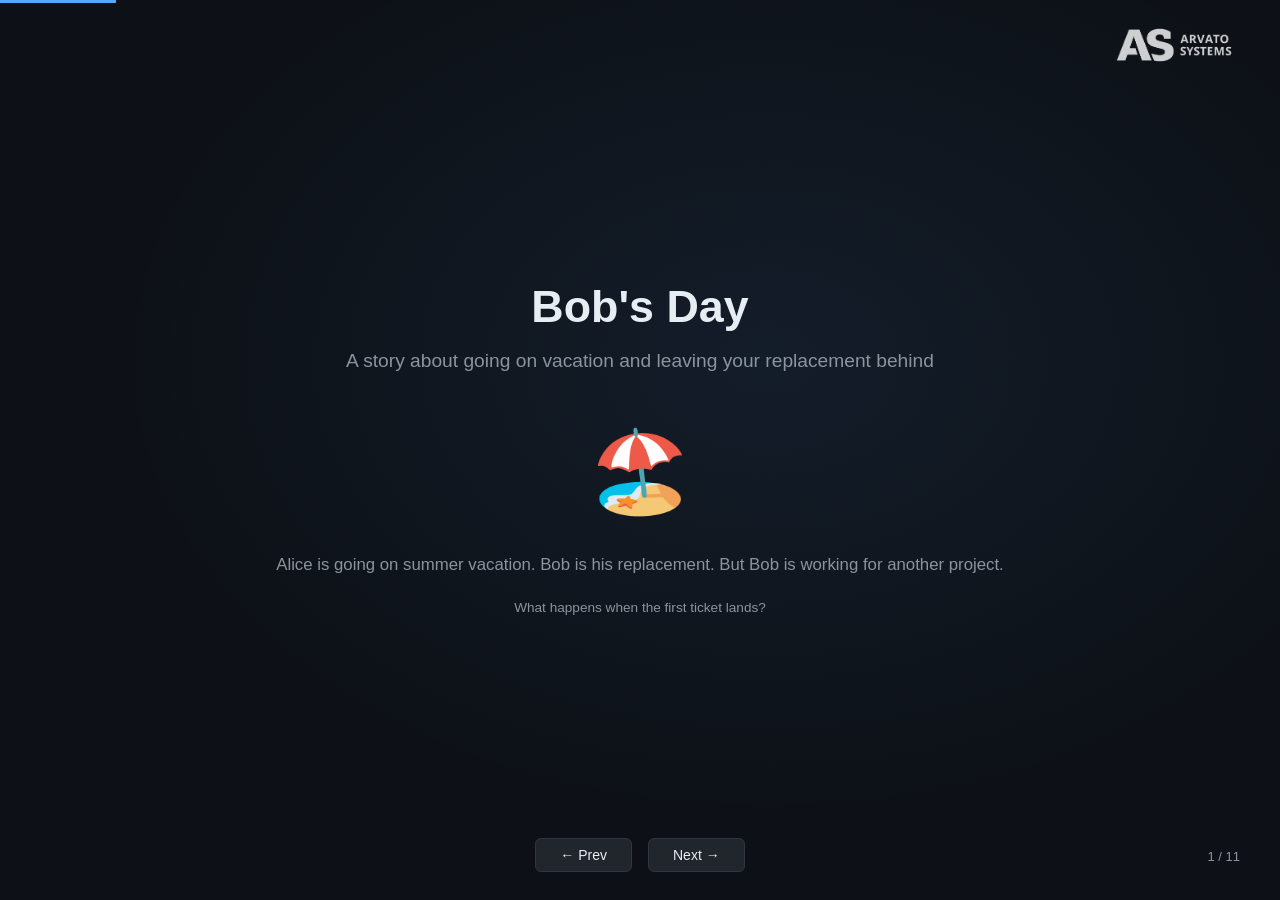
==== bobs-story/index.html @ 6e86b788 "Rename sven-story to bobs-story" ====
<!DOCTYPE html>
<html lang="en">
<head>
  <meta charset="UTF-8" />
  <meta name="viewport" content="width=device-width, initial-scale=1.0" />
  <title>Bobs Tag — Eine Geschichte über ascli</title>
  <style>
    :root {
      --bg: #0d1117;
      --surface: #161b22;
      --surface2: #21262d;
      --border: #30363d;
      --accent: #58a6ff;
      --accent2: #3fb950;
      --accent3: #f78166;
      --accent4: #d2a8ff;
      --text: #e6edf3;
      --muted: #8b949e;
      --yellow: #e3b341;
    }

    * { box-sizing: border-box; margin: 0; padding: 0; }
    body {
      background: var(--bg);
      color: var(--text);
      font-family: -apple-system, BlinkMacSystemFont, "Segoe UI", sans-serif;
      overflow: hidden;
      height: 100vh;
    }

    .deck {
      width: 100%;
      height: 100vh;
      position: relative;
    }

    .slide {
      position: absolute;
      inset: 0;
      display: none;
      flex-direction: column;
      justify-content: center;
      align-items: center;
      padding: 60px 80px;
      animation: fadeIn 0.35s ease;
    }
    .slide.active { display: flex; }

    @keyframes fadeIn {
      from { opacity: 0; transform: translateY(8px); }
      to   { opacity: 1; transform: translateY(0); }
    }

    .nav {
      position: fixed;
      bottom: 28px;
      width: 100%;
      display: flex;
      justify-content: center;
      gap: 16px;
      z-index: 100;
    }

    .nav button {
      background: var(--surface2);
      border: 1px solid var(--border);
      color: var(--text);
      padding: 8px 24px;
      border-radius: 6px;
      cursor: pointer;
      font-size: 14px;
      transition: background 0.15s;
    }
    .nav button:hover { background: var(--border); }

    .deck-logo {
      position: fixed;
      top: 20px;
      right: 40px;
      z-index: 200;
      opacity: 0.8;
      transition: opacity 0.2s;
    }
    .deck-logo:hover {
      opacity: 1;
    }
    .deck-logo img {
      height: 50px;
      width: auto;
    }

    .slide-counter {
      position: fixed;
      bottom: 36px;
      right: 40px;
      font-size: 13px;
      color: var(--muted);
    }

    h1 { font-size: 2.8rem; font-weight: 700; line-height: 1.15; }
    h2 { font-size: 1.9rem; font-weight: 600; margin-bottom: 32px; color: var(--accent); }
    h3 { font-size: 1.2rem; font-weight: 600; margin-bottom: 8px; }
    p  { font-size: 1.05rem; line-height: 1.7; color: var(--muted); }
    .subtitle { font-size: 1.2rem; color: var(--muted); margin-top: 12px; }

    .tag {
      display: inline-block;
      background: rgba(88,166,255,0.15);
      border: 1px solid rgba(88,166,255,0.3);
      color: var(--accent);
      border-radius: 20px;
      padding: 3px 12px;
      font-size: 0.8rem;
      margin: 4px 3px;
    }

    .cols { display: flex; gap: 32px; width: 100%; align-items: flex-start; }
    .col  { flex: 1; }

    .card {
      background: var(--surface);
      border: 1px solid var(--border);
      border-radius: 10px;
      padding: 24px 28px;
      margin-bottom: 16px;
    }
    .card-icon { font-size: 1.5rem; margin-bottom: 8px; }

    .code-block {
      background: #010409;
      border: 1px solid var(--border);
      border-radius: 8px;
      padding: 18px 22px;
      font-family: "SF Mono", "Fira Code", monospace;
      font-size: 0.88rem;
      line-height: 1.7;
      overflow-x: auto;
      white-space: pre;
      max-width: 100%;
    }
    .code-block .prompt { color: var(--accent2); }
    .code-block .cmd    { color: var(--accent); }
    .code-block .arg    { color: var(--yellow); }
    .code-block .out    { color: var(--muted); }
    .code-block .err    { color: var(--accent3); }
    .code-block .ok     { color: var(--accent2); }

    .timeline { width: 100%; }
    .tl-item {
      display: flex;
      gap: 20px;
      margin-bottom: 18px;
    }
    .tl-num {
      width: 36px; height: 36px;
      background: var(--accent);
      color: var(--bg);
      border-radius: 50%;
      display: flex; align-items: center; justify-content: center;
      font-weight: 700; font-size: 0.9rem;
      flex-shrink: 0;
    }
    .tl-body h3 { color: var(--text); font-size: 1rem; }
    .tl-body p  { font-size: 0.88rem; color: var(--muted); margin-top: 2px; }

    .big-quote {
      font-size: 1.7rem;
      font-weight: 300;
      line-height: 1.5;
      color: var(--text);
      text-align: center;
      max-width: 780px;
      border-left: 4px solid var(--accent);
      padding-left: 28px;
      text-align: left;
    }

    .big-quote span { color: var(--accent); font-weight: 600; }

    .progress {
      position: fixed;
      top: 0; left: 0;
      height: 3px;
      background: var(--accent);
      transition: width 0.3s ease;
      z-index: 200;
    }

    #slide-1 { background: radial-gradient(ellipse at 60% 40%, rgba(88,166,255,0.08) 0%, transparent 60%), var(--bg); }

    .compare { width: 100%; border-collapse: collapse; font-size: 0.9rem; }
    .compare th { background: var(--surface2); color: var(--muted); font-weight: 500; padding: 10px 16px; text-align: left; border-bottom: 1px solid var(--border); }
    .compare td { padding: 10px 16px; border-bottom: 1px solid var(--border); }
    .compare td.bad  { color: var(--accent3); }
    .compare td.good { color: var(--accent2); }
    .compare tr:last-child td { border-bottom: none; }
  </style>
</head>
<body>

<div class="progress" id="progress"></div>
<div class="deck">
  <div class="deck-logo">
    <img src="logo-weiss.png" alt="Logo" />
  </div>

  <!-- SLIDE 1: TITLE -->
  <section class="slide active" id="slide-1">
    <div style="text-align:center; max-width: 900px;">
      <h1>Bob's Day</h1>
      <p class="subtitle">A story about going on vacation and leaving your replacement behind</p>
      <div style="margin-top: 48px; font-size: 5rem;">🏖️</div>
      <p style="margin-top: 32px; color: var(--muted);">Alice is going on summer vacation. Bob is his replacement. But Bob is working for another project.</p>
      <p style="margin-top: 16px; font-size: 0.85rem; color: var(--muted);">What happens when the first ticket lands?</p>
    </div>
  </section>

  <!-- SLIDE 2: THE SETUP -->
  <section class="slide" id="slide-2">
    <h2>The Setup</h2>
    <div class="cols">
      <div class="col">
        <div class="card">
          <div class="card-icon">👨‍💻</div>
          <h3>Alice</h3>
          <p>Java expert. Knows the codebase, the frameworks, where everything lives. Off to the Maldives for 2 weeks.</p>
        </div>
      </div>
      <div class="col">
        <div class="card">
          <div class="card-icon">🔧</div>
          <h3>Bob</h3>
          <p>Developer. Currently working on another project, not familiar with the Java monolith and recent changes.</p>
        </div>
      </div>
    </div>
    <p style="text-align: center; margin-top: 28px; color: var(--yellow);">Alice: "Don't worry, nothing will break while I'm gone."</p>
  </section>

  <!-- SLIDE 3: THE PROBLEM -->
  <section class="slide" id="slide-3">
    <h2>9:30 AM: Email from Ops</h2>
    <div style="display: flex; gap: 24px; align-items: center; max-width: 1200px;">
      <div style="flex: 0 0 45%;">
        <div class="card">
          <h3 style="color: var(--accent3);">🚨 Customer Issue: Cart Update Fails</h3>
          <p style="margin-top: 12px;">
            <strong>Subject:</strong> Customer reports cart checkout failure
            <br/>
            <strong>Attached:</strong> Grafana screenshot showing transaction errors spike at 07:00 UTC
            <br/>
            <strong>Urgency:</strong> Need answer by lunchtime
          </p>
        </div>
        <p style="margin-top: 28px; text-align: center; color: var(--accent3);">
          Bob reads the error code: <span style="font-weight: 700;">300300033</span><br/>
          He has no idea what that means.
        </p>
      </div>
      <div style="flex: 0 0 55%; max-height: 70vh;">
        <img src="./ticket.png" style="width: 100%; height: auto; border-radius: 8px; border: 1px solid var(--border);" alt="Grafana transaction errors screenshot"/>
      </div>
    </div>
  </section>

  <!-- SLIDE 4: THE PAINFUL JOURNEY -->
  <section class="slide" id="slide-4">
    <h2>The Painful Journey</h2>
    <div class="timeline" style="display: grid; grid-template-columns: 1fr 1fr; gap: 16px; max-width: 1000px;">
      <div class="tl-item">
        <div class="tl-num">1</div>
        <div class="tl-body">
          <h3>Read Jira ticket</h3>
          <p>10 min. "UpdateCartRequest" error — it's the cart service.</p>
        </div>
      </div>
      <div class="tl-item">
        <div class="tl-num">2</div>
        <div class="tl-body">
          <h3>Search Confluence</h3>
          <p>15 min. 12 pages, none recent. Outdated docs.</p>
        </div>
      </div>
      <div class="tl-item">
        <div class="tl-num">3</div>
        <div class="tl-body">
          <h3>Find the git repo</h3>
          <p>20 min. Is it a28? t9t? aroma2-canda? Tries 3.</p>
        </div>
      </div>
      <div class="tl-item">
        <div class="tl-num">4</div>
        <div class="tl-body">
          <h3>AWS + Kubernetes access</h3>
          <p>15 min. Which AWS profile? Kubeconfig? Old runbook.</p>
        </div>
      </div>
      <div class="tl-item">
        <div class="tl-num">5</div>
        <div class="tl-body">
          <h3>Write Athena SQL query</h3>
          <p>25 min. Syntax? Partitions? Bucket location? Trial & error.</p>
        </div>
      </div>
      <div class="tl-item">
        <div class="tl-num">6</div>
        <div class="tl-body">
          <h3>Parse logs & analyze</h3>
          <p>30 min. OptimisticLockException? NumberRangeEntity? Complex.</p>
        </div>
      </div>
    </div>
    <p style="margin-top: 32px; text-align: center; color: var(--accent3); font-size: 1.1rem; font-weight: 700;">
      Total: 2.5 hours. Lunchtime is over. 😞
    </p>
  </section>

  <!-- SLIDE 5: THE REAL PROBLEM -->
  <section class="slide" id="slide-5">
    <h2>The Real Problem: Knowledge Transfer Gaps</h2>
    <div style="display: flex; gap: 40px; align-items: center; max-width: 1100px;">
      <div style="flex: 1;">
        <div class="card" style="background: rgba(247,129,102,0.08); border-color: rgba(247,129,102,0.3); margin-bottom: 24px;">
          <h3 style="color: var(--accent3); margin-bottom: 16px;">❌ Without Tools or Knowledge</h3>
          <ul style="list-style: none; padding: 0; font-size: 0.95rem; color: var(--text);">
            <li style="margin-bottom: 10px;">📚 Search outdated Confluence docs</li>
            <li style="margin-bottom: 10px;">🔍 Find the right git repo (trial & error)</li>
            <li style="margin-bottom: 10px;">🔐 Figure out AWS profile & kubeconfig</li>
            <li style="margin-bottom: 10px;">💾 Write Athena SQL from scratch</li>
            <li style="margin-bottom: 10px;">⚙️ Debug query syntax & partitions</li>
            <li style="margin-bottom: 10px;">📖 Understand framework code</li>
            <li style="margin-bottom: 10px;">📝 Manually update Jira with findings</li>
          </ul>
        </div>
      </div>
      <div style="flex: 0 0 320px;">
        <div class="card" style="text-align: center;">
          <h3 style="color: var(--accent2); font-size: 1.2rem; margin-bottom: 12px;">Total Time</h3>
          <p style="font-size: 3.2rem; margin: 16px 0; font-weight: 700; color: var(--accent3);">2.5<span style="font-size: 1.8rem; color: var(--accent); margin-left: 8px;">hours</span></p>
          <p style="color: var(--muted); font-size: 0.95rem; border-top: 1px solid var(--border); padding-top: 16px; margin-top: 16px;">
            <strong style="color: var(--accent3);">Root Cause:</strong><br/>
            No shared playbooks.<br/>
            Documentation decay.<br/>
            Tribal knowledge.
          </p>
        </div>
      </div>
    </div>
  </section>
    </div>
  </section>

  <!-- SLIDE 8: COPILOT AGENT SOLUTION -->
  <section class="slide" id="slide-8">
    <div style="width: 100%; height: 100%; display: flex; flex-direction: column; justify-content: center; align-items: center; padding: 0;">
      <div style="width: 100%; height: 100%; display: flex; flex-direction: column;">
        <h2 style="text-align: center; margin: 20px 0 0 0; flex-shrink: 0;">With Copilot Agents & ascli</h2>
        <iframe 
          id="chat-animation-frame" 
          src="./real/vscode-chat-animation.html" 
          style="flex: 1; border: none; border-top: 1px solid var(--border); margin-top: 20px; width: 100%;"
          allow="autoplay">
        </iframe>
      </div>
    </div>
    <script>
      // Auto-restart animation when slide becomes active
      const slide8 = document.getElementById('slide-8');
      const observer = new MutationObserver(() => {
        if (slide8.classList.contains('active')) {
          const iframe = document.getElementById('chat-animation-frame');
          if (iframe && iframe.contentWindow) {
            iframe.contentWindow.postMessage('restart-animation', '*');
          }
        }
      });
      observer.observe(slide8, { attributes: true, attributeFilter: ['class'] });
    </script>
  </section>

  <!-- SLIDE 9: INCIDENT ANALYSIS ARTIFACTS -->
  <!-- SLIDE 9: JIRA TICKET UPDATE -->
  <section class="slide" id="slide-9">
    <h2>Jira Ticket Updated Automatically</h2>
    <div style="display: flex; gap: 24px; align-items: flex-start; max-width: 1400px;">
      <div style="flex: 0 0 45%; max-height: 80vh; overflow-y: auto;">
        <img src="./resolve-comment.png" style="width: 100%; height: auto; border-radius: 8px; border: 1px solid var(--border);" alt="Jira ticket comment screenshot"/>
      </div>
      <div style="flex: 0 0 55%;">
        <div class="code-block" style="font-size: 0.75rem;">
<span class="out">CA-1574 Status: In Arbeit (In Progress)</span>

<span class="out">Comment Added:</span>
<span class="hi">## Investigation Complete - Root Cause Identified</span>

<span class="ok">✓ Root Cause:</span> Database optimistic lock contention
<span class="ok">✓ Impact:</span> 178 hard failures out of 39,856 requests
<span class="ok">✓ Severity:</span> P1 — Production customer-facing blocker

<span class="out">Immediate Recommendations:</span>
<span class="ok">1.</span> Increase NumberRangeEntity sequence pre-allocation
<span class="ok">2.</span> Implement 3–5 retry logic with exponential backoff
<span class="ok">3.</span> Scale database connection pool size by 20–30%
<span class="ok">4.</span> Monitor for recurrence

<span class="out">Full Analysis & Customer Response ready in work-orga/CA-1574/</span>
        </div>
      </div>
    </div>
  </section>

  <!-- SLIDE 9: THE TIMELINE -->
  <section class="slide" id="slide-9">
    <h2>Bob's Day with ascli</h2>
    <div style="max-width: 700px; margin: 0 auto;">
      <div style="display: flex; gap: 16px; margin-bottom: 20px;">
        <div style="font-weight: 700; min-width: 100px; color: var(--accent2);">9:30 AM</div>
        <div>Receive ticket → read screenshot</div>
      </div>
      <div style="display: flex; gap: 16px; margin-bottom: 20px;">
        <div style="font-weight: 700; min-width: 100px; color: var(--accent2);">9:40 AM</div>
        <div><code>ascli cunda-logs query ...</code> → get results in 2 minutes</div>
      </div>
      <div style="display: flex; gap: 16px; margin-bottom: 20px;">
        <div style="font-weight: 700; min-width: 100px; color: var(--accent2);">9:45 AM</div>
        <div>Analyze logs → identify OptimisticLockException</div>
      </div>
      <div style="display: flex; gap: 16px; margin-bottom: 20px;">
        <div style="font-weight: 700; min-width: 100px; color: var(--accent2);">9:55 AM</div>
        <div>Understand the fix → update ticket with findings</div>
      </div>
      <div style="display: flex; gap: 16px; margin-bottom: 20px;">
        <div style="font-weight: 700; min-width: 100px; color: var(--accent2);">10:00 AM</div>
        <div><span style="color: var(--accent2); font-weight: 600;">✓ Done. Back to your own work.</span></div>
      </div>
    </div>
  </section>

  <!-- SLIDE 10: THE MORAL -->
  <section class="slide" id="slide-10">
    <h2>The Moral of the Story</h2>
    <div class="big-quote">
      "Alice was right. Nothing broke.<br/><span>But if it had, Bob could have handled it.</span>"
    </div>
    <p style="margin-top: 48px; text-align: center; color: var(--accent2); font-weight: 600;">
      ascli is the knowledge transfer that doesn't require a wiki update or a 2-hour onboarding call.
    </p>
  </section>

  <!-- SLIDE 11: LEVEL UP WITH PI -->
  <section class="slide" id="slide-11">
    <h2>Level Up: Combine with Pi</h2>
    <div style="max-width: 900px; display: flex; flex-direction: column; gap: 40px;">
      <div class="card" style="background: rgba(88,166,255,0.08); border-color: rgba(88,166,255,0.3);">
        <p style="font-size: 1.1rem; line-height: 1.8; color: var(--text);">
          <span style="color: var(--accent); font-weight: 700;">Point Pi at your <code style="background: rgba(0,0,0,0.3); padding: 4px 8px; border-radius: 3px;">skills/</code> folder</span> 
          → Create a <strong>JACS Team Package</strong>
        </p>
      </div>

      <div style="display: flex; gap: 20px; justify-content: space-between;">
        <div style="flex: 1; text-align: center;">
          <div style="font-size: 3rem; margin-bottom: 12px;">🔧</div>
          <h3 style="color: var(--accent2); margin-bottom: 8px;">Rock-solid CLI</h3>
          <p style="color: var(--muted); font-size: 0.95rem;">ascli foundation</p>
        </div>
        <div style="flex: 0 0 60px; display: flex; align-items: center; justify-content: center;">
          <div style="font-size: 2.4rem; color: var(--accent);">+</div>
        </div>
        <div style="flex: 1; text-align: center;">
          <div style="font-size: 3rem; margin-bottom: 12px;">🧠</div>
          <h3 style="color: var(--accent);">Super-intelligent AI</h3>
          <p style="color: var(--muted); font-size: 0.95rem;">Always prefers ascli</p>
        </div>
      </div>

      <div style="text-align: center; padding: 20px; background: rgba(63,185,80,0.1); border: 1px solid rgba(63,185,80,0.3); border-radius: 6px;">
        <p style="font-size: 1.15rem; color: var(--text); font-weight: 600; margin: 0;">
          <span style="color: var(--accent2);">CLI foundation</span> + <span style="color: var(--accent);">Pi intelligence</span> = 
          <span style="color: var(--accent3);">Unbeatable combo</span>
        </p>
      </div>
    </div>
  </section>
      </div>
    </div>
  </section>

  <!-- SLIDE 14: CLOSING -->
  <section class="slide" id="slide-14">
    <div style="text-align: center;">
      <h2 style="margin-bottom: 36px;">Questions?</h2>
      <p style="font-size: 1.1rem; margin-bottom: 28px;">Get started:</p>
      <div class="code-block" style="display: inline-block;">
<span class="prompt">$</span> <span class="cmd">ascli</span> <span class="arg">--help</span>
      </div>
      <p style="margin-top: 32px; color: var(--muted);">github.com/arvato-systems-jacs/jacs-dotfiles</p>
    </div>
  </section>

</div>

<div class="nav">
  <button onclick="prev()">← Prev</button>
  <span class="slide-counter"><span id="current">1</span> / <span id="total">14</span></span>
  <button onclick="next()">Next →</button>
</div>

<script>
const slides = document.querySelectorAll('.slide');
const totalSlides = slides.length;
document.getElementById('total').textContent = totalSlides;
let current = 0;

function updateProgress() {
  const percent = ((current + 1) / totalSlides) * 100;
  document.getElementById('progress').style.width = percent + '%';
  document.getElementById('current').textContent = current + 1;
}

function next() {
  if (current < totalSlides - 1) {
    slides[current].classList.remove('active');
    current++;
    slides[current].classList.add('active');
    updateProgress();
  }
}

function prev() {
  if (current > 0) {
    slides[current].classList.remove('active');
    current--;
    slides[current].classList.add('active');
    updateProgress();
  }
}

document.addEventListener('keydown', (e) => {
  if (e.key === 'ArrowRight') next();
  if (e.key === 'ArrowLeft') prev();
  if (e.key === 'f' || e.key === 'F') toggleFullscreen();
});

function toggleFullscreen() {
  if (!document.fullscreenElement) {
    document.documentElement.requestFullscreen().catch(err => {
      console.log(`Error attempting to enable fullscreen: ${err.message}`);
    });
  } else {
    document.exitFullscreen();
  }
}

updateProgress();
</script>

</body>
</html>
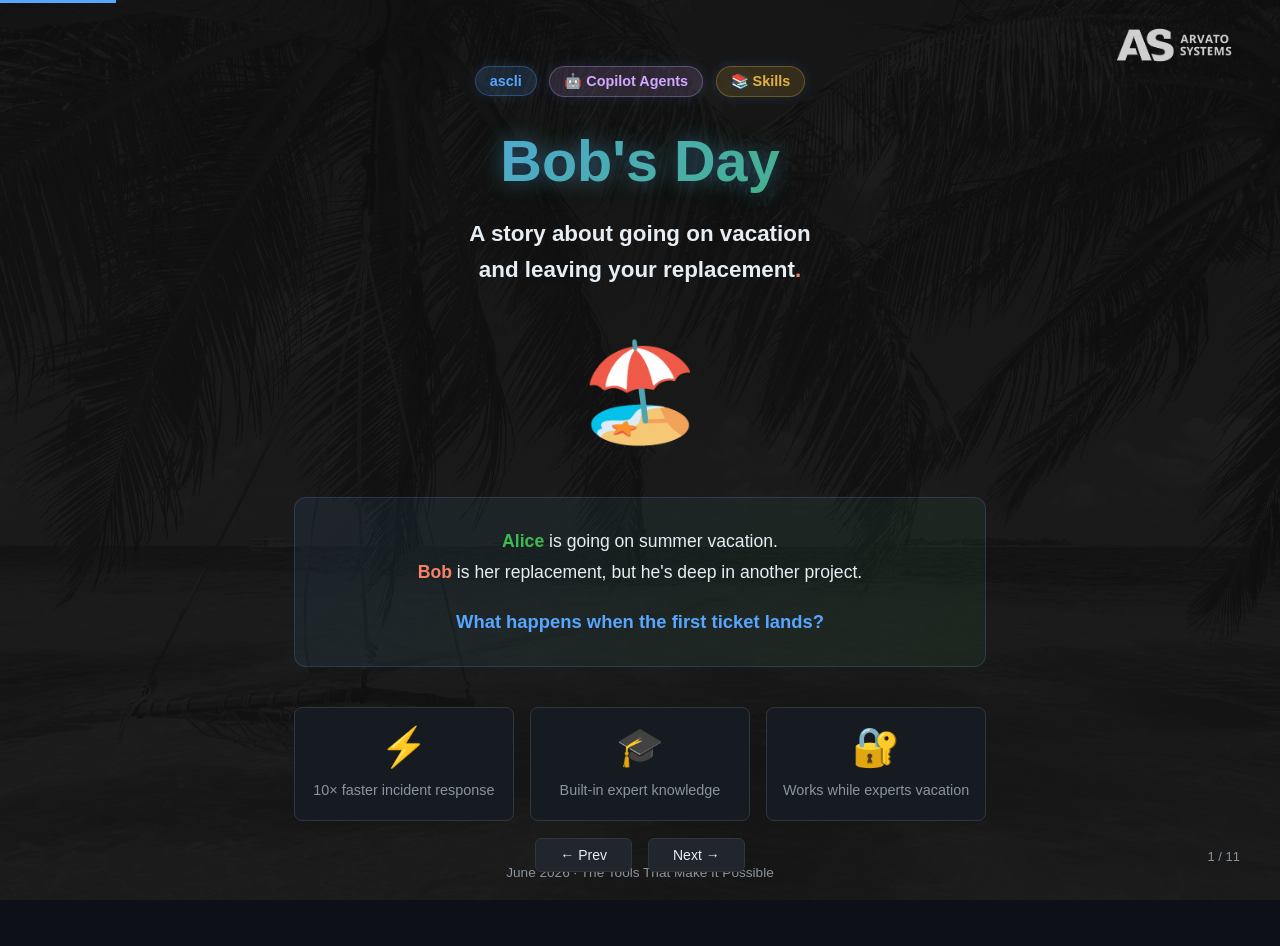
==== commit 1b1d29c3: "Enhance presentation: bolder typography, glow effects, darker background - Increased all heading siz" ====
--- a/bobs-story/index.html
+++ b/bobs-story/index.html
@@ -1,3 +1,4 @@
+<!-- Deployed 2026-06-22 13:50 UTC -->
 <!DOCTYPE html>
 <html lang="en">
 <head>
@@ -45,6 +46,21 @@
       animation: fadeIn 0.35s ease;
     }
     .slide.active { display: flex; }
+    
+    .slide::before {
+      content: '';
+      position: absolute;
+      inset: 0;
+      background-image: 
+        linear-gradient(135deg, rgba(13, 17, 23, 0.92) 0%, rgba(13, 17, 23, 0.92) 100%),
+        url('./background.webp');
+      background-size: cover;
+      background-position: center;
+      background-attachment: fixed;
+      filter: grayscale(100%) brightness(0.85);
+      z-index: 0;
+      pointer-events: none;
+    }
 
     @keyframes fadeIn {
       from { opacity: 0; transform: translateY(8px); }
@@ -97,21 +113,59 @@
       color: var(--muted);
     }
 
-    h1 { font-size: 2.8rem; font-weight: 700; line-height: 1.15; }
-    h2 { font-size: 1.9rem; font-weight: 600; margin-bottom: 32px; color: var(--accent); }
-    h3 { font-size: 1.2rem; font-weight: 600; margin-bottom: 8px; }
-    p  { font-size: 1.05rem; line-height: 1.7; color: var(--muted); }
-    .subtitle { font-size: 1.2rem; color: var(--muted); margin-top: 12px; }
+    .slide > * {
+      position: relative;
+      z-index: 10;
+    }
+
+    h1 { 
+      font-size: 3.6rem; 
+      font-weight: 800; 
+      line-height: 1.15;
+      text-shadow: 0 0 20px rgba(88, 166, 255, 0.4), 0 0 40px rgba(63, 185, 80, 0.2);
+    }
+    h2 { 
+      font-size: 2.4rem; 
+      font-weight: 700; 
+      margin-bottom: 32px; 
+      color: var(--accent);
+      text-shadow: 0 0 15px rgba(88, 166, 255, 0.3);
+    }
+    h3 { 
+      font-size: 1.4rem; 
+      font-weight: 700; 
+      margin-bottom: 8px;
+      color: var(--text);
+    }
+    p  { 
+      font-size: 1.15rem; 
+      line-height: 1.8; 
+      color: var(--text);
+      font-weight: 500;
+    }
+    .subtitle { 
+      font-size: 1.35rem; 
+      color: var(--text);
+      margin-top: 12px;
+      font-weight: 600;
+    }
 
     .tag {
       display: inline-block;
       background: rgba(88,166,255,0.15);
-      border: 1px solid rgba(88,166,255,0.3);
+      border: 1.5px solid rgba(88,166,255,0.4);
       color: var(--accent);
       border-radius: 20px;
-      padding: 3px 12px;
-      font-size: 0.8rem;
-      margin: 4px 3px;
+      padding: 6px 14px;
+      font-size: 0.9rem;
+      margin: 6px 4px;
+      font-weight: 600;
+      box-shadow: 0 0 12px rgba(88, 166, 255, 0.15);
+      transition: all 0.3s ease;
+    }
+    .tag:hover {
+      box-shadow: 0 0 20px rgba(88, 166, 255, 0.3);
+      border-color: rgba(88,166,255,0.6);
     }
 
     .cols { display: flex; gap: 32px; width: 100%; align-items: flex-start; }
@@ -119,24 +173,37 @@
 
     .card {
       background: var(--surface);
-      border: 1px solid var(--border);
+      border: 1.5px solid var(--border);
       border-radius: 10px;
       padding: 24px 28px;
       margin-bottom: 16px;
-    }
-    .card-icon { font-size: 1.5rem; margin-bottom: 8px; }
+      box-shadow: 0 0 15px rgba(88, 166, 255, 0.1);
+      transition: all 0.3s ease;
+    }
+    .card:hover {
+      box-shadow: 0 0 25px rgba(88, 166, 255, 0.2);
+      border-color: rgba(88, 166, 255, 0.3);
+    }
+    .card-icon { 
+      font-size: 2rem; 
+      margin-bottom: 12px;
+      display: inline-block;
+      filter: drop-shadow(0 0 8px rgba(88, 166, 255, 0.2));
+    }
 
     .code-block {
       background: #010409;
-      border: 1px solid var(--border);
+      border: 1.5px solid var(--border);
       border-radius: 8px;
       padding: 18px 22px;
       font-family: "SF Mono", "Fira Code", monospace;
-      font-size: 0.88rem;
-      line-height: 1.7;
+      font-size: 0.95rem;
+      font-weight: 500;
+      line-height: 1.8;
       overflow-x: auto;
       white-space: pre;
       max-width: 100%;
+      box-shadow: 0 0 15px rgba(88, 166, 255, 0.08);
     }
     .code-block .prompt { color: var(--accent2); }
     .code-block .cmd    { color: var(--accent); }
@@ -152,30 +219,45 @@
       margin-bottom: 18px;
     }
     .tl-num {
-      width: 36px; height: 36px;
+      width: 42px; height: 42px;
       background: var(--accent);
       color: var(--bg);
       border-radius: 50%;
       display: flex; align-items: center; justify-content: center;
-      font-weight: 700; font-size: 0.9rem;
+      font-weight: 800; font-size: 1.1rem;
       flex-shrink: 0;
-    }
-    .tl-body h3 { color: var(--text); font-size: 1rem; }
-    .tl-body p  { font-size: 0.88rem; color: var(--muted); margin-top: 2px; }
+      box-shadow: 0 0 15px rgba(88, 166, 255, 0.3);
+    }
+    .tl-body h3 { 
+      color: var(--text); 
+      font-size: 1.2rem;
+      font-weight: 700;
+    }
+    .tl-body p  { 
+      font-size: 1rem; 
+      color: var(--text); 
+      margin-top: 4px;
+      font-weight: 500;
+    }
 
     .big-quote {
-      font-size: 1.7rem;
-      font-weight: 300;
-      line-height: 1.5;
+      font-size: 2rem;
+      font-weight: 600;
+      line-height: 1.6;
       color: var(--text);
       text-align: center;
       max-width: 780px;
-      border-left: 4px solid var(--accent);
-      padding-left: 28px;
+      border-left: 5px solid var(--accent);
+      padding-left: 32px;
       text-align: left;
-    }
-
-    .big-quote span { color: var(--accent); font-weight: 600; }
+      text-shadow: 0 0 20px rgba(88, 166, 255, 0.15);
+    }
+
+    .big-quote span { 
+      color: var(--accent); 
+      font-weight: 700;
+      text-shadow: 0 0 15px rgba(88, 166, 255, 0.25);
+    }
 
     .progress {
       position: fixed;
@@ -186,7 +268,7 @@
       z-index: 200;
     }
 
-    #slide-1 { background: radial-gradient(ellipse at 60% 40%, rgba(88,166,255,0.08) 0%, transparent 60%), var(--bg); }
+    #slide-1 { position: relative; }
 
     .compare { width: 100%; border-collapse: collapse; font-size: 0.9rem; }
     .compare th { background: var(--surface2); color: var(--muted); font-weight: 500; padding: 10px 16px; text-align: left; border-bottom: 1px solid var(--border); }
@@ -206,13 +288,57 @@
 
   <!-- SLIDE 1: TITLE -->
   <section class="slide active" id="slide-1">
-    <div style="text-align:center; max-width: 900px;">
-      <h1>Bob's Day</h1>
-      <p class="subtitle">A story about going on vacation and leaving your replacement behind</p>
-      <div style="margin-top: 48px; font-size: 5rem;">🏖️</div>
-      <p style="margin-top: 32px; color: var(--muted);">Alice is going on summer vacation. Bob is his replacement. But Bob is working for another project.</p>
-      <p style="margin-top: 16px; font-size: 0.85rem; color: var(--muted);">What happens when the first ticket lands?</p>
-    </div>
+    <div style="text-align:center; max-width: 1000px; position: relative; z-index: 10;">
+      <div style="margin-bottom: 24px;">
+        <span class="tag" style="background: rgba(88,166,255,0.15); border-color: rgba(88,166,255,0.3); color: var(--accent);">ascli</span>
+        <span class="tag" style="background: rgba(210,168,255,0.15); border-color: rgba(210,168,255,0.3); color: var(--accent4);">🤖 Copilot Agents</span>
+        <span class="tag" style="background: rgba(227,179,65,0.15); border-color: rgba(227,179,65,0.3); color: var(--yellow);">📚 Skills</span>
+      </div>
+
+      <h1 style="font-size: 3.6rem; font-weight: 800; line-height: 1.2; margin-bottom: 20px; background: linear-gradient(135deg, var(--accent) 0%, var(--accent2) 100%); -webkit-background-clip: text; -webkit-text-fill-color: transparent; background-clip: text;">
+        Bob's Day
+      </h1>
+
+      <p style="font-size: 1.4rem; color: var(--text); font-weight: 600; margin-bottom: 16px; line-height: 1.6;">
+        A story about going on vacation<br/>and leaving your replacement<span style="color: var(--accent3);">.</span>
+      </p>
+
+      <div style="margin: 48px 0; font-size: 6rem; animation: float 3s ease-in-out infinite;">🏖️</div>
+
+      <div style="background: linear-gradient(135deg, rgba(88,166,255,0.08), rgba(63,185,80,0.08)); border: 1px solid rgba(88,166,255,0.2); border-radius: 12px; padding: 28px 32px; margin-bottom: 32px;">
+        <p style="font-size: 1.1rem; color: var(--text); line-height: 1.8; margin-bottom: 16px;">
+          <strong style="color: var(--accent2);">Alice</strong> is going on summer vacation.<br/>
+          <strong style="color: var(--accent3);">Bob</strong> is her replacement, but he's deep in another project.
+        </p>
+        <p style="font-size: 1.15rem; color: var(--accent); font-weight: 700; margin: 0;">
+          What happens when the first ticket lands?
+        </p>
+      </div>
+
+      <div style="display: grid; grid-template-columns: 1fr 1fr 1fr; gap: 16px; margin-top: 40px;">
+        <div style="background: var(--surface); border: 1px solid var(--border); border-radius: 8px; padding: 16px; text-align: center;">
+          <div style="font-size: 2.4rem; margin-bottom: 8px;">⚡</div>
+          <p style="font-size: 0.9rem; color: var(--muted); font-weight: 500;">10× faster incident response</p>
+        </div>
+        <div style="background: var(--surface); border: 1px solid var(--border); border-radius: 8px; padding: 16px; text-align: center;">
+          <div style="font-size: 2.4rem; margin-bottom: 8px;">🎓</div>
+          <p style="font-size: 0.9rem; color: var(--muted); font-weight: 500;">Built-in expert knowledge</p>
+        </div>
+        <div style="background: var(--surface); border: 1px solid var(--border); border-radius: 8px; padding: 16px; text-align: center;">
+          <div style="font-size: 2.4rem; margin-bottom: 8px;">🔐</div>
+          <p style="font-size: 0.9rem; color: var(--muted); font-weight: 500;">Works while experts vacation</p>
+        </div>
+      </div>
+
+      <p style="margin-top: 40px; font-size: 0.85rem; color: var(--muted);">June 2026 · The Tools That Make It Possible</p>
+    </div>
+
+    <style>
+      @keyframes float {
+        0%, 100% { transform: translateY(0px); }
+        50% { transform: translateY(-20px); }
+      }
+    </style>
   </section>
 
   <!-- SLIDE 2: THE SETUP -->
@@ -220,21 +346,22 @@
     <h2>The Setup</h2>
     <div class="cols">
       <div class="col">
-        <div class="card">
+        <div class="card" style="background: rgba(88,166,255,0.08); border-color: rgba(88,166,255,0.3);">
           <div class="card-icon">👨‍💻</div>
-          <h3>Alice</h3>
-          <p>Java expert. Knows the codebase, the frameworks, where everything lives. Off to the Maldives for 2 weeks.</p>
+          <h3 style="color: var(--accent);">Alice</h3>
+          <p><strong style="color: var(--text);">Java expert.</strong> Knows every line of code, every framework detail, where everything lives. <span style="color: var(--accent); font-weight: 600;">Off to the Maldives for 2 weeks</span> starting tomorrow.</p>
         </div>
       </div>
       <div class="col">
-        <div class="card">
+        <div class="card" style="background: rgba(247,129,102,0.08); border-color: rgba(247,129,102,0.3);">
           <div class="card-icon">🔧</div>
-          <h3>Bob</h3>
-          <p>Developer. Currently working on another project, not familiar with the Java monolith and recent changes.</p>
-        </div>
-      </div>
-    </div>
-    <p style="text-align: center; margin-top: 28px; color: var(--yellow);">Alice: "Don't worry, nothing will break while I'm gone."</p>
+          <h3 style="color: var(--accent3);">Bob</h3>
+          <p><strong style="color: var(--text);">Developer.</strong> Smart, motivated, currently deep in another project. <span style="color: var(--accent3); font-weight: 600;">First time here.</span> Doesn't know the codebase, the frameworks, the gotchas.</p>
+        </div>
+      </div>
+    </div>
+    <p style="text-align: center; margin-top: 40px; font-size: 1.15rem; color: var(--yellow); font-weight: 600; line-height: 1.6;">Alice: <span style="color: var(--text); font-style: italic;">"Don't worry, nothing will break while I'm gone."</span></p>
+    <p style="text-align: center; margin-top: 12px; color: var(--accent3); font-weight: 700; font-size: 1rem;">⏰ 24 hours until she leaves...</p>
   </section>
 
   <!-- SLIDE 3: THE PROBLEM -->
@@ -488,13 +615,40 @@
 
   <!-- SLIDE 14: CLOSING -->
   <section class="slide" id="slide-14">
-    <div style="text-align: center;">
-      <h2 style="margin-bottom: 36px;">Questions?</h2>
-      <p style="font-size: 1.1rem; margin-bottom: 28px;">Get started:</p>
-      <div class="code-block" style="display: inline-block;">
-<span class="prompt">$</span> <span class="cmd">ascli</span> <span class="arg">--help</span>
-      </div>
-      <p style="margin-top: 32px; color: var(--muted);">github.com/arvato-systems-jacs/jacs-dotfiles</p>
+    <div style="text-align: center; max-width: 1000px;">
+      <h2 style="margin-bottom: 12px; font-size: 3.2rem; color: var(--accent3);">Don't Be Bob Without The Tools</h2>
+      <p style="font-size: 1.25rem; color: var(--yellow); font-weight: 600; margin-bottom: 48px; text-transform: uppercase; letter-spacing: 1px;">Join the 10× Operator Era</p>
+      
+      <div style="background: linear-gradient(135deg, rgba(88,166,255,0.1), rgba(63,185,80,0.1)); border: 2px solid var(--accent); border-radius: 12px; padding: 36px 40px; margin-bottom: 32px;">
+        <h3 style="color: var(--accent); margin-bottom: 20px; font-size: 1.3rem;">🚀 Start in 3 Minutes</h3>
+        <div class="code-block" style="font-size: 0.9rem; margin-bottom: 20px;">
+<span class="prompt">$</span> <span class="cmd">git clone</span> <span class="arg">git@github.com:arvato-systems-jacs/dotfiles.git</span> <span class="arg">~/git/jacs-dotfiles</span>
+<span class="prompt">$</span> <span class="cmd">pip install</span> <span class="arg">click</span>
+<span class="prompt">$</span> <span class="cmd">echo</span> <span class="arg">"alias ascli='python3 ~/git/jacs-dotfiles/python/cli/ascli.py'"</span> <span class="arg">> ~/.zshrc</span>
+        </div>
+        <p style="color: var(--accent2); font-weight: 600; margin: 0;">✓ Done. You're a 10× operator now.</p>
+      </div>
+
+      <div style="display: grid; grid-template-columns: 1fr 1fr 1fr; gap: 16px; margin-bottom: 40px;">
+        <div style="background: var(--surface); border: 1px solid var(--border); border-radius: 8px; padding: 20px;">
+          <div style="font-size: 2.2rem; margin-bottom: 8px;">⚡</div>
+          <p style="font-weight: 600; color: var(--text); margin-bottom: 4px;">10× Faster</p>
+          <p style="font-size: 0.85rem; color: var(--muted);">Incident response in minutes, not hours</p>
+        </div>
+        <div style="background: var(--surface); border: 1px solid var(--border); border-radius: 8px; padding: 20px;">
+          <div style="font-size: 2.2rem; margin-bottom: 8px;">🎓</div>
+          <p style="font-weight: 600; color: var(--text); margin-bottom: 4px;">Expert Knowledge</p>
+          <p style="font-size: 0.85rem; color: var(--muted);">No onboarding call. It's all built in.</p>
+        </div>
+        <div style="background: var(--surface); border: 1px solid var(--border); border-radius: 8px; padding: 20px;">
+          <div style="font-size: 2.2rem; margin-bottom: 8px;">🔐</div>
+          <p style="font-weight: 600; color: var(--text); margin-bottom: 4px;">Always Ready</p>
+          <p style="font-size: 0.85rem; color: var(--muted);">While your expert is on vacation.</p>
+        </div>
+      </div>
+
+      <p style="margin-bottom: 16px; color: var(--muted);"><strong style="color: var(--text);">Want more?</strong> Add Copilot Agents to unlock AI-powered diagnosis and automatic Jira updates.</p>
+      <p style="margin-top: 28px; font-size: 1rem; color: var(--accent);">📁 <strong>github.com/arvato-systems-jacs/jacs-dotfiles</strong> | 🐍 <strong>ascli --help</strong></p>
     </div>
   </section>
 
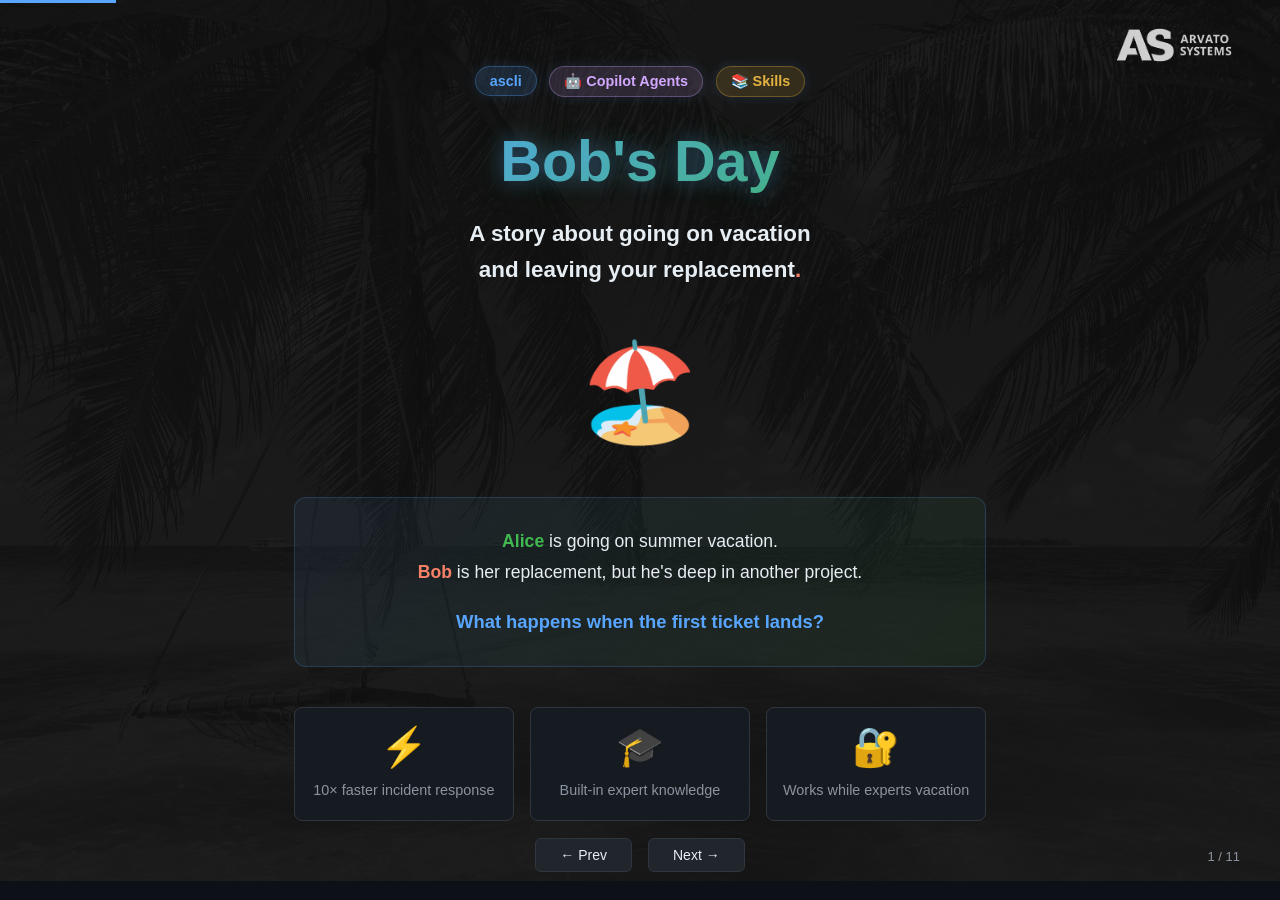
==== commit 3fb02d2b: "Further presentation refinements to index.html" ====
--- a/bobs-story/index.html
+++ b/bobs-story/index.html
@@ -329,8 +329,6 @@
           <p style="font-size: 0.9rem; color: var(--muted); font-weight: 500;">Works while experts vacation</p>
         </div>
       </div>
-
-      <p style="margin-top: 40px; font-size: 0.85rem; color: var(--muted);">June 2026 · The Tools That Make It Possible</p>
     </div>
 
     <style>
